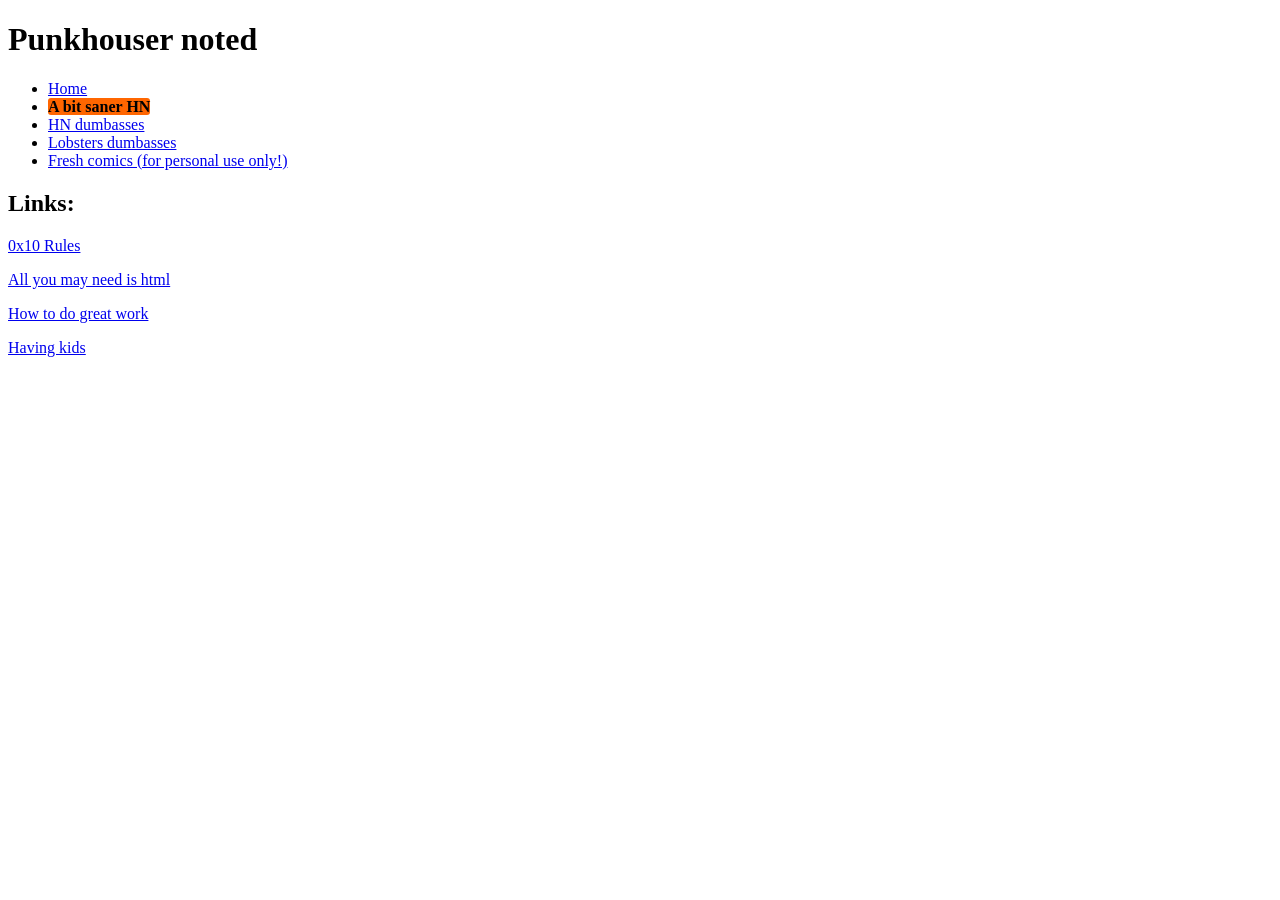
==== index.html @ 1e4ed724 "added fresh comics link and page" ====
<!DOCTYPE html>
<html lang="en">
<head>
    <meta charset="UTF-8">
    <meta name="viewport" content="width=device-width, initial-scale=1.0">
    <title>Mumbo Jumbo</title>
</head>
<style>
.orange-btn {
  background: #ff6600;
  color: #000;
  font-weight: bold;
  text-decoration: none;
  border-radius: 3px;
}

</style>
<body>
    <h1>Punkhouser noted</h1>
    <nav>
        <ul>
            <li><a href="/">Home</a></li>
            <li><a class="orange-btn" href="/hn.html">A bit saner HN</a></li>
            <li><a href="/hn_dumbo.html">HN dumbasses</a></li>
            <li><a href="/lob_dumbo.html">Lobsters dumbasses</a></li>
	    <li><a href="/comics/index.html">Fresh comics (for personal use only!)</a></li>
        </ul>
    </nav>
    <h2>Links:</h2>
    <p> <a href="https://fabiensanglard.net/ilike/index.html">0x10 Rules</a> </p>
    <p> <a href="https://fabiensanglard.net/html/index.html">All you may need is html</a> </p>
    <p> <a href="https://www.paulgraham.com/greatwork.html">How to do great work</a> </p>
    <p> <a href="https://www.paulgraham.com/kids.html">Having kids</a> </p>
</body>
</html>
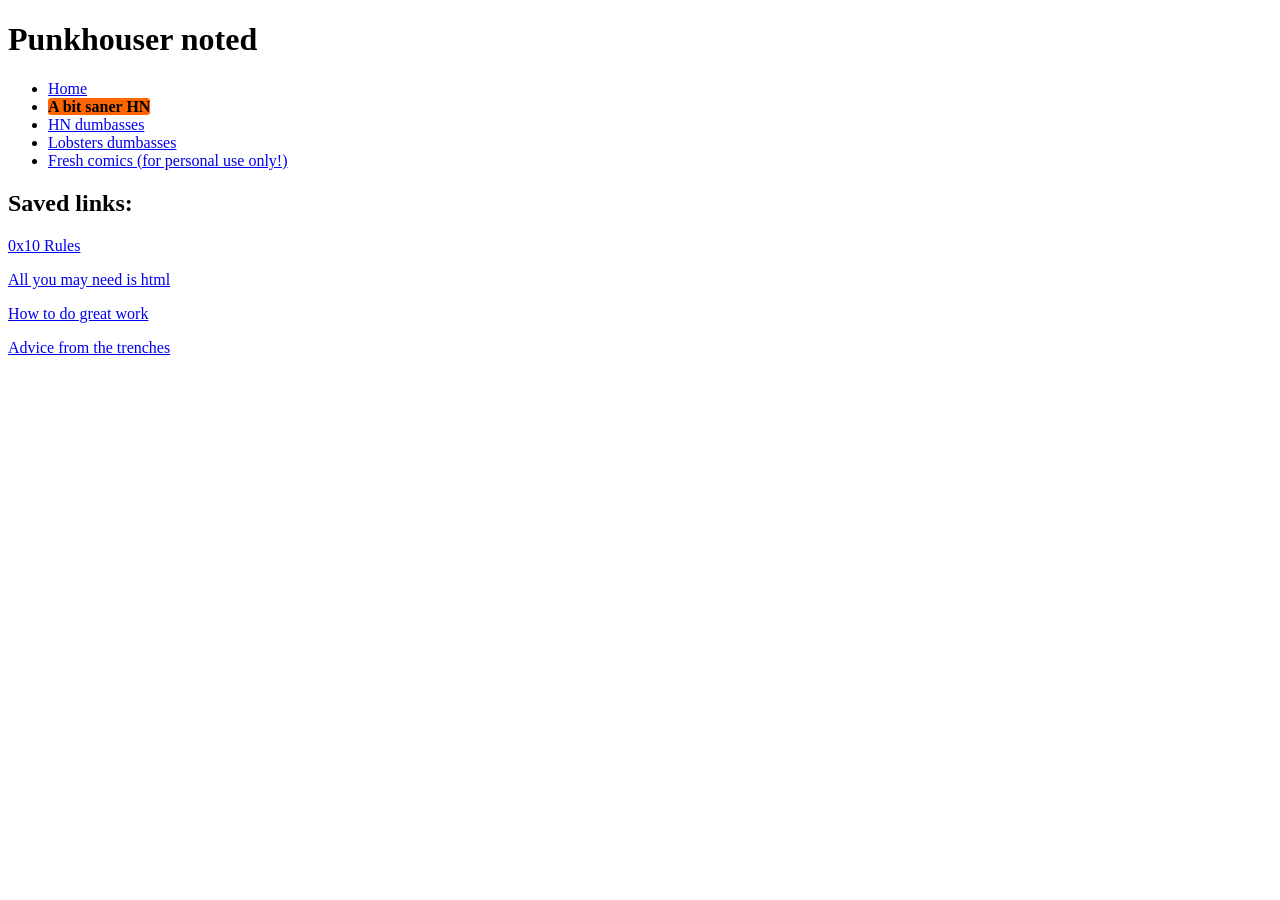
==== commit 3c1af9dc: "updated links" ====
--- a/index.html
+++ b/index.html
@@ -26,10 +26,10 @@
 	    <li><a href="/comics/index.html">Fresh comics (for personal use only!)</a></li>
         </ul>
     </nav>
-    <h2>Links:</h2>
+    <h2>Saved links:</h2>
     <p> <a href="https://fabiensanglard.net/ilike/index.html">0x10 Rules</a> </p>
     <p> <a href="https://fabiensanglard.net/html/index.html">All you may need is html</a> </p>
     <p> <a href="https://www.paulgraham.com/greatwork.html">How to do great work</a> </p>
-    <p> <a href="https://www.paulgraham.com/kids.html">Having kids</a> </p>
+    <p> <a href="https://michael.orlitzky.com/articles/advice_from_the_trenches.xhtml">Advice from the trenches</a> </p>
 </body>
 </html>
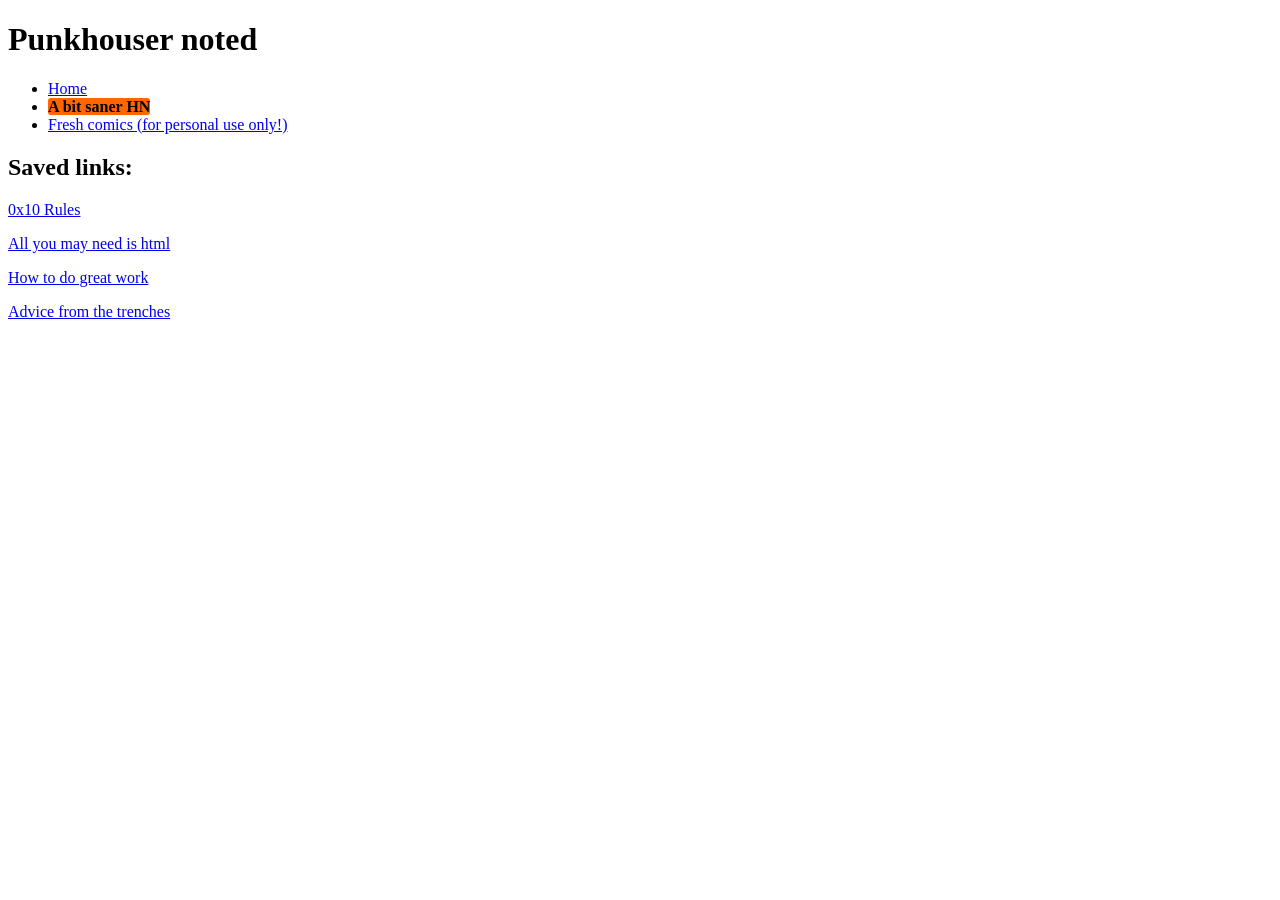
==== commit 5c5f3402: "removed dumba*ses" ====
--- a/index.html
+++ b/index.html
@@ -21,8 +21,6 @@
         <ul>
             <li><a href="/">Home</a></li>
             <li><a class="orange-btn" href="/hn.html">A bit saner HN</a></li>
-            <li><a href="/hn_dumbo.html">HN dumbasses</a></li>
-            <li><a href="/lob_dumbo.html">Lobsters dumbasses</a></li>
 	    <li><a href="/comics/index.html">Fresh comics (for personal use only!)</a></li>
         </ul>
     </nav>
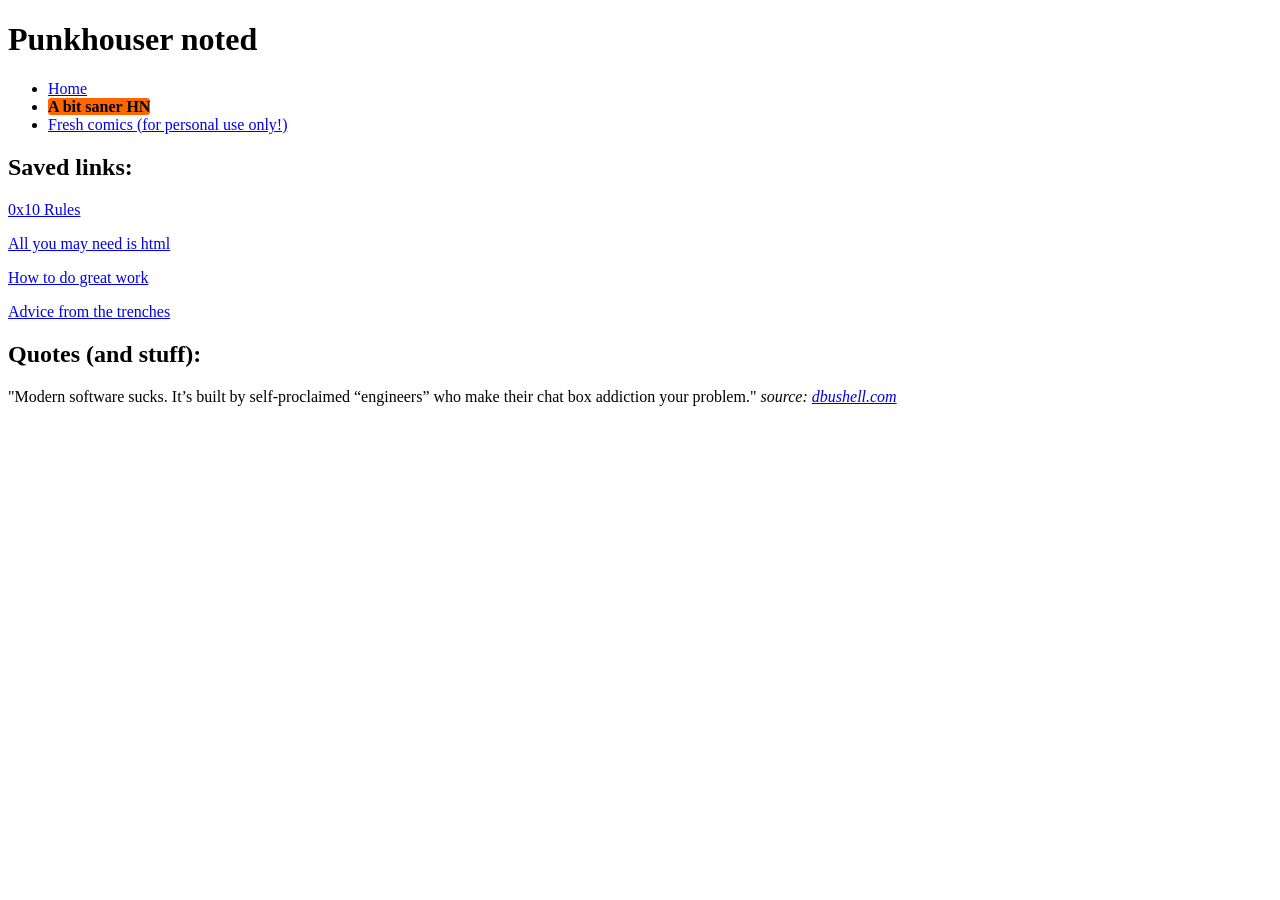
==== commit 8277ccd3: "Add quotes section and a software quote" ====
--- a/index.html
+++ b/index.html
@@ -29,5 +29,7 @@
     <p> <a href="https://fabiensanglard.net/html/index.html">All you may need is html</a> </p>
     <p> <a href="https://www.paulgraham.com/greatwork.html">How to do great work</a> </p>
     <p> <a href="https://michael.orlitzky.com/articles/advice_from_the_trenches.xhtml">Advice from the trenches</a> </p>
+    <h2>Quotes (and stuff):</h2>
+    <p>"Modern software sucks. It’s built by self-proclaimed “engineers” who make their chat box addiction your problem." <i>source: <a href="https://dbushell.com/2026/08/07/sublime-text/">dbushell.com</a></i></p>
 </body>
 </html>
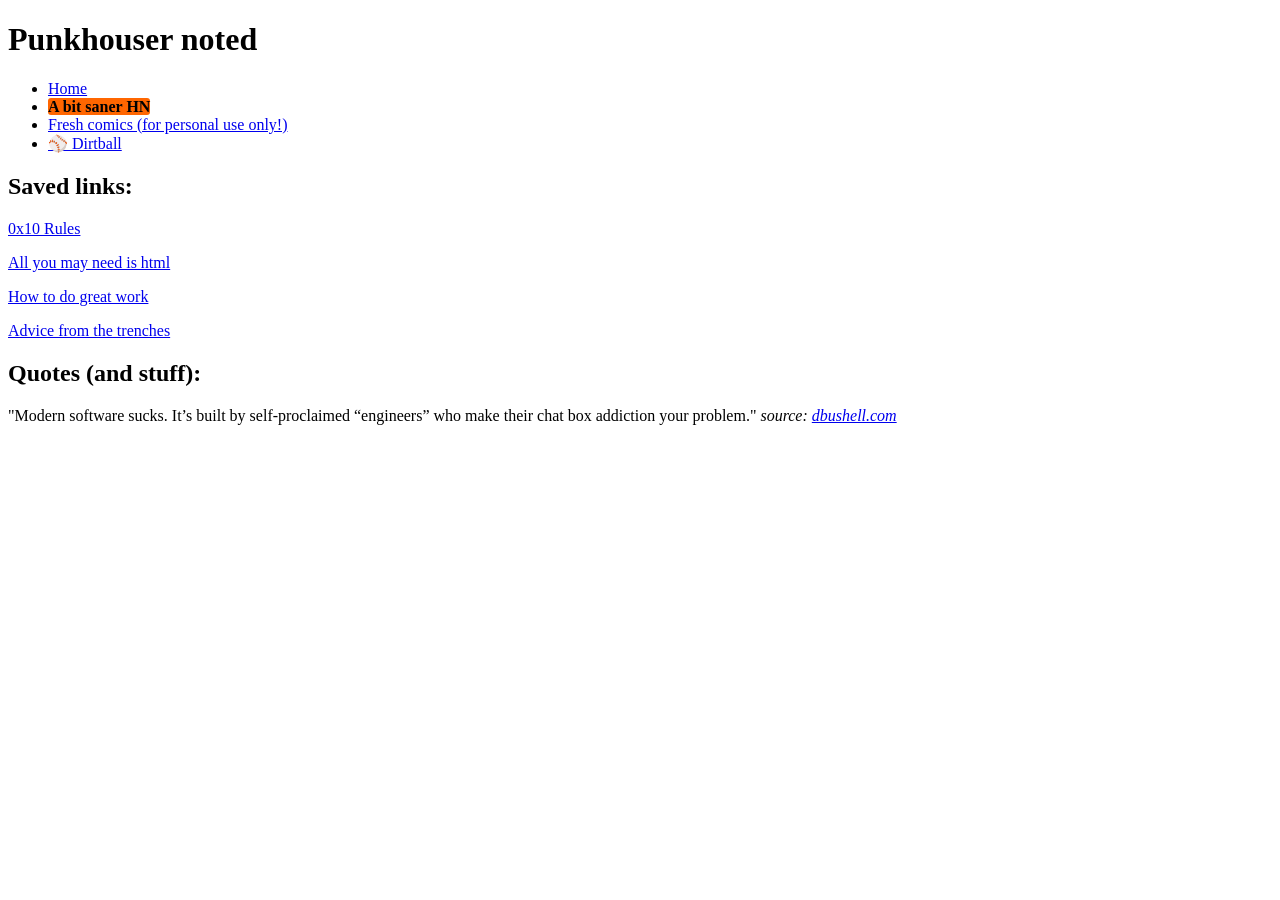
==== commit fcd00013: "Auto commit" ====
--- a/index.html
+++ b/index.html
@@ -22,6 +22,7 @@
             <li><a href="/">Home</a></li>
             <li><a class="orange-btn" href="/hn.html">A bit saner HN</a></li>
 	    <li><a href="/comics/index.html">Fresh comics (for personal use only!)</a></li>
+	    <li><a href="/dirtball">⚾ Dirtball</a></li>
         </ul>
     </nav>
     <h2>Saved links:</h2>
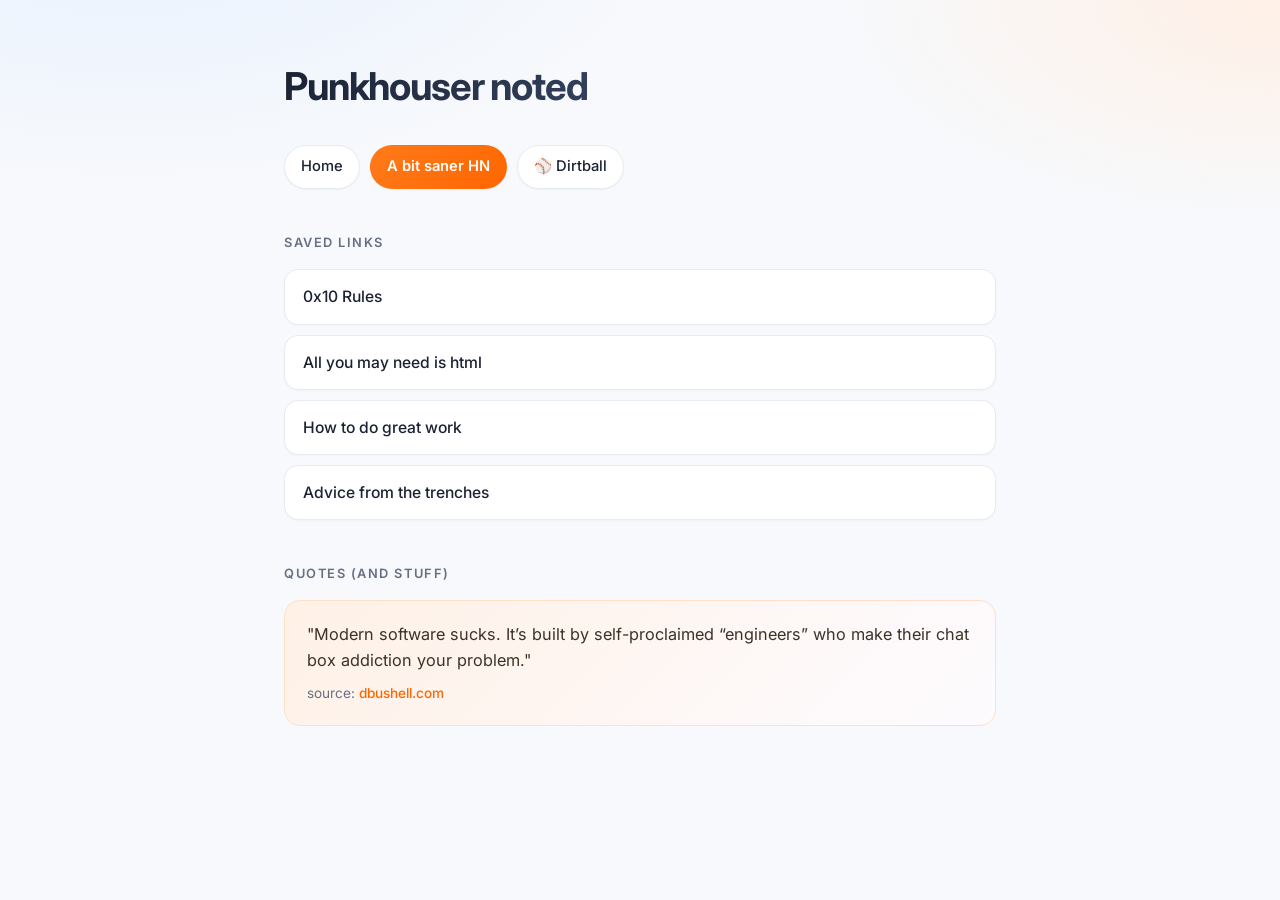
==== commit b7981acc: "Remove comics and refresh landing page Drop the comics/ directory and its nav link entirely.  Rework" ====
--- a/index.html
+++ b/index.html
@@ -4,33 +4,196 @@
     <meta charset="UTF-8">
     <meta name="viewport" content="width=device-width, initial-scale=1.0">
     <title>Mumbo Jumbo</title>
+    <link rel="preconnect" href="https://fonts.googleapis.com">
+    <link rel="preconnect" href="https://fonts.gstatic.com" crossorigin>
+    <link href="https://fonts.googleapis.com/css2?family=Inter:wght@400;500;600;700&display=swap" rel="stylesheet">
 </head>
 <style>
-.orange-btn {
-  background: #ff6600;
-  color: #000;
-  font-weight: bold;
-  text-decoration: none;
-  border-radius: 3px;
+:root {
+  --bg: #f7f9fc;
+  --surface: #ffffff;
+  --text: #1a2233;
+  --muted: #667085;
+  --accent: #ff6600;
+  --accent-soft: #fff1e6;
+  --border: #e7ebf2;
+  --shadow: 0 1px 2px rgba(16, 24, 40, 0.04), 0 8px 24px rgba(16, 24, 40, 0.06);
 }
 
+* { box-sizing: border-box; }
+
+body {
+  margin: 0;
+  min-height: 100vh;
+  font-family: "Inter", -apple-system, BlinkMacSystemFont, "Segoe UI", Helvetica, Arial, sans-serif;
+  color: var(--text);
+  background:
+    radial-gradient(1000px 500px at 10% -10%, #e8f1ff 0%, transparent 55%),
+    radial-gradient(900px 450px at 100% 0%, #fff0e6 0%, transparent 50%),
+    var(--bg);
+  line-height: 1.6;
+  -webkit-font-smoothing: antialiased;
+}
+
+.wrap {
+  max-width: 760px;
+  margin: 0 auto;
+  padding: 56px 24px 80px;
+}
+
+h1 {
+  font-size: 2.4rem;
+  font-weight: 700;
+  letter-spacing: -0.03em;
+  margin: 0 0 28px;
+  background: linear-gradient(120deg, #1a2233 0%, #3b4a6b 60%, var(--accent) 140%);
+  -webkit-background-clip: text;
+  background-clip: text;
+  -webkit-text-fill-color: transparent;
+}
+
+nav ul {
+  list-style: none;
+  display: flex;
+  flex-wrap: wrap;
+  gap: 10px;
+  padding: 0;
+  margin: 0 0 44px;
+}
+
+nav a {
+  display: inline-block;
+  padding: 9px 16px;
+  border-radius: 999px;
+  font-size: 0.92rem;
+  font-weight: 500;
+  color: var(--text);
+  text-decoration: none;
+  background: var(--surface);
+  border: 1px solid var(--border);
+  box-shadow: 0 1px 2px rgba(16, 24, 40, 0.04);
+  transition: transform 0.18s ease, box-shadow 0.18s ease, border-color 0.18s ease;
+}
+
+nav a:hover {
+  transform: translateY(-2px);
+  border-color: #d5dceb;
+  box-shadow: var(--shadow);
+}
+
+nav a.orange-btn {
+  background: linear-gradient(135deg, #ff7a1a, var(--accent));
+  border-color: transparent;
+  color: #fff;
+  font-weight: 600;
+}
+
+nav a.orange-btn:hover {
+  box-shadow: 0 10px 24px rgba(255, 102, 0, 0.28);
+}
+
+h2 {
+  font-size: 0.8rem;
+  font-weight: 600;
+  text-transform: uppercase;
+  letter-spacing: 0.12em;
+  color: var(--muted);
+  margin: 0 0 16px;
+}
+
+.links {
+  display: grid;
+  gap: 10px;
+  margin-bottom: 44px;
+}
+
+.links a {
+  display: block;
+  padding: 14px 18px;
+  border-radius: 14px;
+  background: var(--surface);
+  border: 1px solid var(--border);
+  color: var(--text);
+  text-decoration: none;
+  font-size: 0.98rem;
+  font-weight: 500;
+  box-shadow: 0 1px 2px rgba(16, 24, 40, 0.03);
+  transition: transform 0.18s ease, box-shadow 0.18s ease, border-color 0.18s ease;
+}
+
+.links a::after {
+  content: "\2197";
+  float: right;
+  color: var(--accent);
+  opacity: 0;
+  transform: translateX(-4px);
+  transition: opacity 0.18s ease, transform 0.18s ease;
+}
+
+.links a:hover {
+  transform: translateY(-2px);
+  border-color: #d5dceb;
+  box-shadow: var(--shadow);
+}
+
+.links a:hover::after {
+  opacity: 1;
+  transform: translateX(0);
+}
+
+.quote {
+  margin: 0;
+  padding: 20px 22px;
+  border-radius: 16px;
+  background: linear-gradient(135deg, var(--accent-soft), #fdfbff);
+  border: 1px solid #ffe0c7;
+  font-size: 1.02rem;
+  color: #3b3328;
+}
+
+.quote i {
+  display: block;
+  margin-top: 10px;
+  font-size: 0.85rem;
+  font-style: normal;
+  color: var(--muted);
+}
+
+.quote a {
+  color: var(--accent);
+  text-decoration: none;
+  font-weight: 500;
+}
+
+.quote a:hover { text-decoration: underline; }
+
+@media (max-width: 520px) {
+  .wrap { padding: 36px 18px 60px; }
+  h1 { font-size: 1.9rem; }
+}
 </style>
 <body>
-    <h1>Punkhouser noted</h1>
-    <nav>
-        <ul>
-            <li><a href="/">Home</a></li>
-            <li><a class="orange-btn" href="/hn.html">A bit saner HN</a></li>
-	    <li><a href="/comics/index.html">Fresh comics (for personal use only!)</a></li>
-	    <li><a href="/dirtball">⚾ Dirtball</a></li>
-        </ul>
-    </nav>
-    <h2>Saved links:</h2>
-    <p> <a href="https://fabiensanglard.net/ilike/index.html">0x10 Rules</a> </p>
-    <p> <a href="https://fabiensanglard.net/html/index.html">All you may need is html</a> </p>
-    <p> <a href="https://www.paulgraham.com/greatwork.html">How to do great work</a> </p>
-    <p> <a href="https://michael.orlitzky.com/articles/advice_from_the_trenches.xhtml">Advice from the trenches</a> </p>
-    <h2>Quotes (and stuff):</h2>
-    <p>"Modern software sucks. It’s built by self-proclaimed “engineers” who make their chat box addiction your problem." <i>source: <a href="https://dbushell.com/2026/08/07/sublime-text/">dbushell.com</a></i></p>
+    <div class="wrap">
+        <h1>Punkhouser noted</h1>
+        <nav>
+            <ul>
+                <li><a href="/">Home</a></li>
+                <li><a class="orange-btn" href="/hn.html">A bit saner HN</a></li>
+                <li><a href="/dirtball">⚾ Dirtball</a></li>
+            </ul>
+        </nav>
+        <h2>Saved links</h2>
+        <div class="links">
+            <a href="https://fabiensanglard.net/ilike/index.html">0x10 Rules</a>
+            <a href="https://fabiensanglard.net/html/index.html">All you may need is html</a>
+            <a href="https://www.paulgraham.com/greatwork.html">How to do great work</a>
+            <a href="https://michael.orlitzky.com/articles/advice_from_the_trenches.xhtml">Advice from the trenches</a>
+        </div>
+        <h2>Quotes (and stuff)</h2>
+        <blockquote class="quote">
+            "Modern software sucks. It’s built by self-proclaimed “engineers” who make their chat box addiction your problem."
+            <i>source: <a href="https://dbushell.com/2026/08/07/sublime-text/">dbushell.com</a></i>
+        </blockquote>
+    </div>
 </body>
 </html>
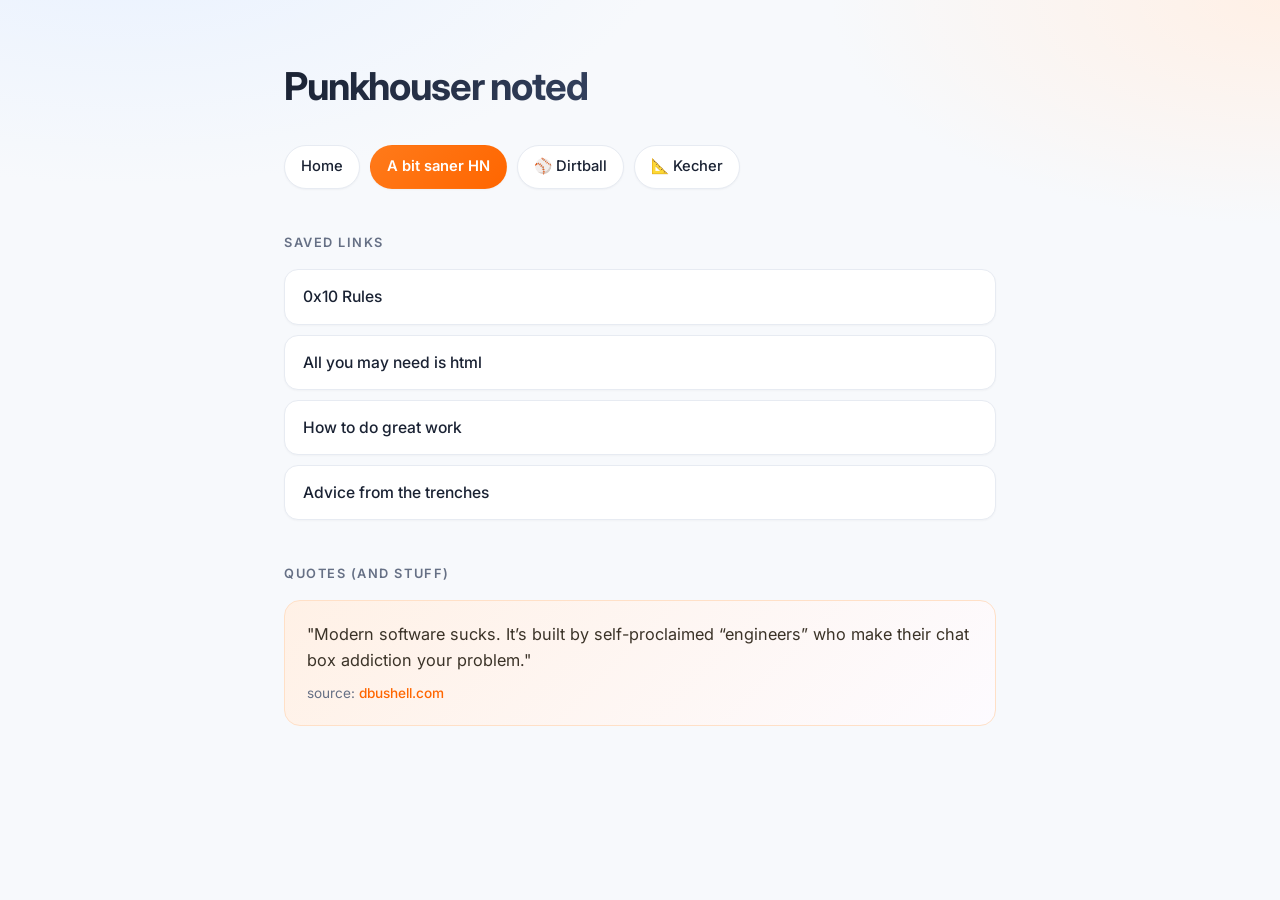
==== commit 1c5c9fc1: "Add Kecher house-plan app and main-page link Single-file Kecher build served at /kecher/ and linked " ====
--- a/index.html
+++ b/index.html
@@ -180,6 +180,7 @@
                 <li><a href="/">Home</a></li>
                 <li><a class="orange-btn" href="/hn.html">A bit saner HN</a></li>
                 <li><a href="/dirtball">⚾ Dirtball</a></li>
+                <li><a href="/kecher/">📐 Kecher</a></li>
             </ul>
         </nav>
         <h2>Saved links</h2>
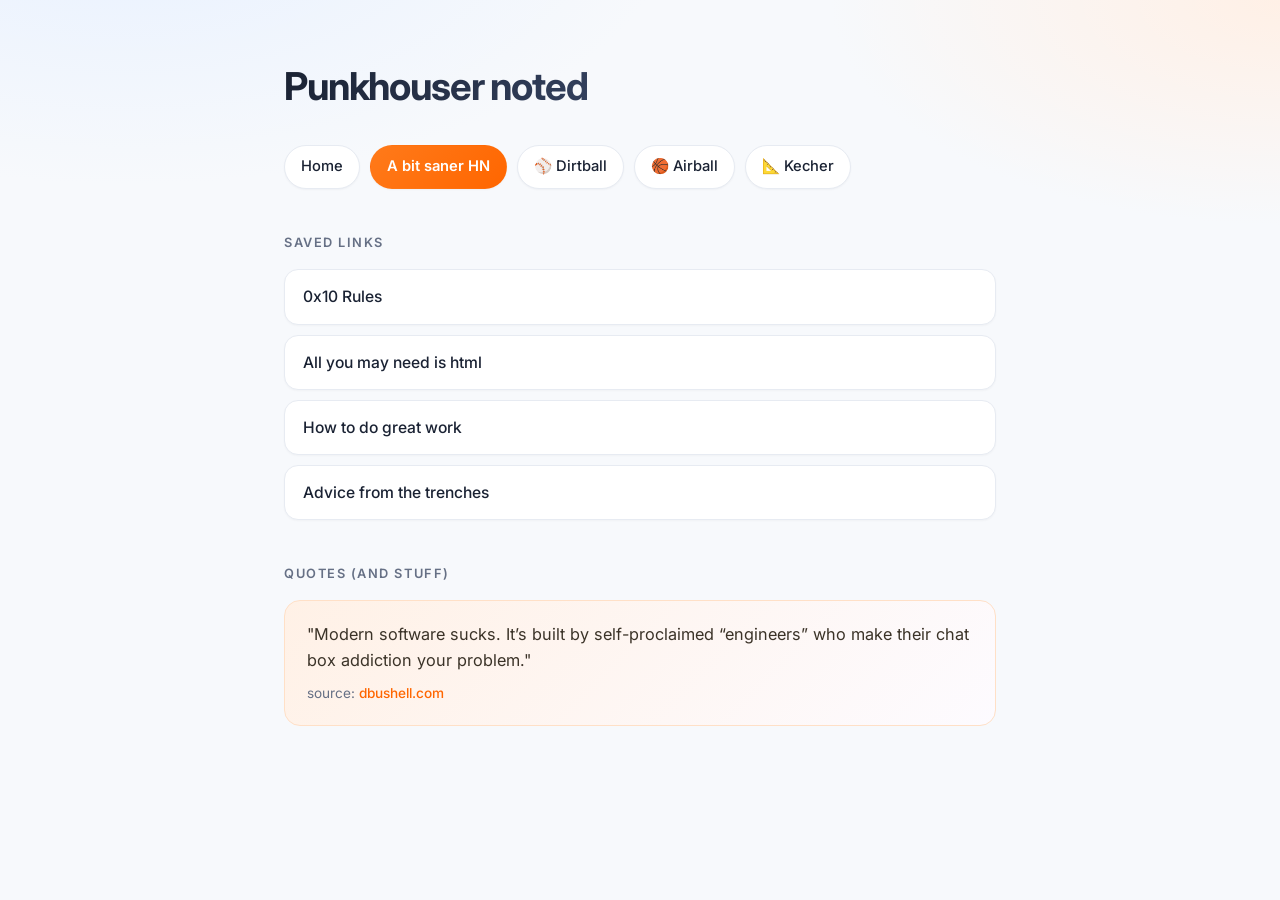
==== commit 0aa2ab78: "Add Airball link" ====
--- a/index.html
+++ b/index.html
@@ -180,6 +180,7 @@
                 <li><a href="/">Home</a></li>
                 <li><a class="orange-btn" href="/hn.html">A bit saner HN</a></li>
                 <li><a href="/dirtball">⚾ Dirtball</a></li>
+                <li><a href="/airball-pages">🏀 Airball</a></li>
                 <li><a href="/kecher/">📐 Kecher</a></li>
             </ul>
         </nav>
